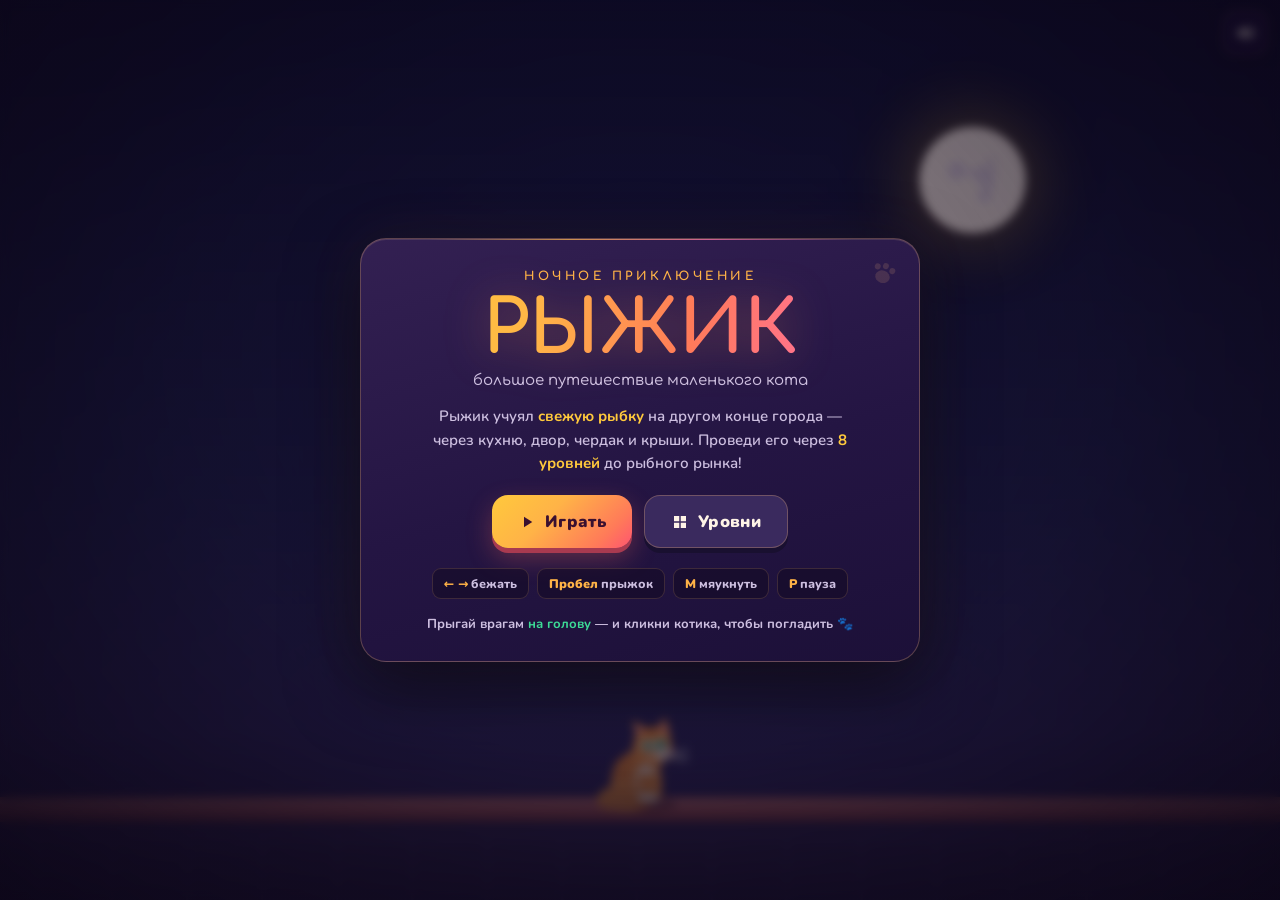
==== games/ginger/index.html @ 64a214f0 "Add level definitions and gameplay tests for the Ginger game - Introduced new level configurations i" ====
<!DOCTYPE html>
<html lang="ru">
<head>
<meta charset="UTF-8">
<meta name="viewport" content="width=device-width, initial-scale=1.0, maximum-scale=1.0, user-scalable=no, viewport-fit=cover">
<title>Рыжик — приключение котика</title>
<link rel="preconnect" href="https://fonts.googleapis.com">
<link rel="preconnect" href="https://fonts.gstatic.com" crossorigin>
<link href="https://fonts.googleapis.com/css2?family=Comfortaa:wght@500;700&family=Nunito:wght@600;800;900&display=swap" rel="stylesheet">
<link rel="stylesheet" href="./css/game.css">
</head>
<body data-state="title">
<canvas id="cv"></canvas>
<div id="vig"></div>

<div id="topbar">
  <button class="icobtn" id="btnSound" title="Звук вкл/выкл" aria-label="Звук">
    <svg id="icoSndOn" viewBox="0 0 24 24"><path d="M4 9v6h4l6 5V4L8 9H4z"/><path class="stroke" d="M16.5 8.6a4.6 4.6 0 010 6.8M18.8 6.2a8 8 0 010 11.6"/></svg>
    <svg id="icoSndOff" viewBox="0 0 24 24" style="display:none"><path d="M4 9v6h4l6 5V4L8 9H4z"/><path class="stroke" d="M16.5 9.5l5 5m0-5l-5 5"/></svg>
  </button>
  <button class="icobtn" id="btnPause" title="Пауза (P)" aria-label="Пауза"><svg viewBox="0 0 24 24"><rect x="6" y="5" width="4.4" height="14" rx="1.6"/><rect x="13.6" y="5" width="4.4" height="14" rx="1.6"/></svg></button>
  <button class="icobtn" id="btnRestart" title="Заново (R)" aria-label="Заново"><svg viewBox="0 0 24 24"><path d="M12 5V1.8L6.8 6l5.2 4.2V7c3.3 0 6 2.7 6 6s-2.7 6-6 6-6-2.7-6-6H4c0 4.4 3.6 8 8 8s8-3.6 8-8-3.6-8-8-8z"/></svg></button>
</div>

<div id="hud">
  <div class="chip" id="chipLevel"><svg viewBox="0 0 24 24"><ellipse cx="12" cy="15.5" rx="5.2" ry="4.4"/><circle cx="6.6" cy="9.6" r="2.1"/><circle cx="12" cy="7.6" r="2.1"/><circle cx="17.4" cy="9.6" r="2.1"/></svg><span id="hudLevel">1 · Кухня</span></div>
  <div class="chip" id="chipFish"><svg viewBox="0 0 24 24"><path d="M2.5 12c2.4-3.6 5.8-5.6 9.3-5.6 3.4 0 6.5 2 8.7 5.6-2.2 3.6-5.3 5.6-8.7 5.6-3.5 0-6.9-2-9.3-5.6z"/><path d="M20.5 12l3-3.4v6.8z"/><circle cx="7.6" cy="10.9" r="1.15" fill="#1d1038"/></svg><span id="hudFish">0/3</span></div>
  <div class="chip" id="chipLives"><svg viewBox="0 0 24 24"><path d="M12 21s-7.6-4.8-10-9.1C.3 8.9 2.3 5 6 5c2.2 0 3.7 1.2 6 3.6C14.3 6.2 15.8 5 18 5c3.7 0 5.7 3.9 4 6.9C19.6 16.2 12 21 12 21z"/></svg><span id="hudLives">×9</span></div>
</div>
<div id="objective"></div>

<div id="touch">
  <div class="tgroup">
    <div class="tbtn" id="tLeft"><svg viewBox="0 0 24 24"><path d="M15.5 4.5v15L6 12z"/></svg></div>
    <div class="tbtn" id="tRight"><svg viewBox="0 0 24 24"><path d="M8.5 4.5v15L19 12z"/></svg></div>
  </div>
  <div class="tgroup">
    <div class="tbtn" id="tJump"><svg viewBox="0 0 24 24"><path d="M12 4l8 9h-5v7H9v-7H4z"/></svg></div>
  </div>
</div>

<!-- TITLE -->
<div class="screen on" id="scr-title">
  <div class="panel">
    <svg class="pawmark" viewBox="0 0 24 24"><ellipse cx="12" cy="15.5" rx="5.2" ry="4.4"/><circle cx="6.6" cy="9.6" r="2.1"/><circle cx="12" cy="7.6" r="2.1"/><circle cx="17.4" cy="9.6" r="2.1"/></svg>
    <div class="kicker">ночное приключение</div>
    <h1 class="logo">РЫЖИК</h1>
    <div class="subtitle">большое путешествие маленького кота</div>
    <p class="story">Рыжик учуял <b>свежую рыбку</b> на другом конце города — через кухню, двор, чердак и крыши. Проведи его через <b>8 уровней</b> до рыбного рынка!</p>
    <div class="btnrow">
      <button class="btn" id="btnPlay"><svg viewBox="0 0 24 24"><path d="M8 5v14l11-7z"/></svg>Играть</button>
      <button class="btn sec" id="btnLevels"><svg viewBox="0 0 24 24"><path d="M4 4h7v7H4zM13 4h7v7h-7zM4 13h7v7H4zM13 13h7v7h-7z"/></svg>Уровни</button>
    </div>
    <div class="keys">
      <span class="key"><b>← →</b> бежать</span><span class="key"><b>Пробел</b> прыжок</span>
      <span class="key"><b>M</b> мяукнуть</span><span class="key"><b>P</b> пауза</span>
    </div>
    <div class="tip">Прыгай врагам <em>на голову</em> — и кликни котика, чтобы погладить 🐾</div>
  </div>
</div>

<!-- LEVELS -->
<div class="screen" id="scr-levels">
  <div class="panel">
    <div class="kicker">маршрут рыжика</div>
    <h2 class="ptitle">Выбери уровень</h2>
    <div class="lvgrid" id="lvGrid"></div>
    <div class="btnrow"><button class="btn sec" id="btnLvBack">← В меню</button></div>
    <button class="resetlink" id="btnReset">сбросить прогресс</button>
  </div>
</div>

<!-- INTRO -->
<div class="screen" id="scr-intro">
  <div class="panel">
    <div class="kicker" id="introKick">уровень</div>
    <div class="lvnum" id="introNum">1</div>
    <h2 class="ptitle" id="introName">Кухня</h2>
    <p class="story" id="introStory"></p>
    <div class="btnrow"><button class="btn" id="btnBegin"><svg viewBox="0 0 24 24"><path d="M8 5v14l11-7z"/></svg>Поехали!</button></div>
    <div class="keys"><span class="key">собери <b>3 рыбки</b></span><span class="key">дойди до <b>корзинки</b></span><span class="key"><b>9</b> жизней</span></div>
  </div>
</div>

<!-- PAUSE -->
<div class="screen" id="scr-pause">
  <div class="panel">
    <div class="kicker">перерыв</div>
    <h2 class="ptitle">Пауза</h2>
    <p class="story">Котик умывается и ждёт тебя…</p>
    <div class="statrow" id="pauseStats"></div>
    <div class="btnrow">
      <button class="btn" id="btnResume"><svg viewBox="0 0 24 24"><path d="M8 5v14l11-7z"/></svg>Продолжить</button>
      <button class="btn sec" id="btnPauseRetry">↻ Заново</button>
      <button class="btn sec" id="btnPauseLevels">Уровни</button>
    </div>
  </div>
</div>

<!-- CLEAR -->
<div class="screen" id="scr-clear">
  <div class="panel">
    <div class="kicker">мяу-у!</div>
    <h2 class="ptitle">Уровень пройден!</h2>
    <div class="bigstars" id="clearStars"></div>
    <div class="statrow" id="clearStats"></div>
    <div class="btnrow">
      <button class="btn" id="btnNext">Дальше ▶</button>
      <button class="btn sec" id="btnClearRetry">↻ Ещё раз</button>
      <button class="btn sec" id="btnClearLevels">Уровни</button>
    </div>
  </div>
</div>

<!-- GAME OVER -->
<div class="screen" id="scr-over">
  <div class="panel">
    <div class="kicker" style="color:var(--danger)">ох…</div>
    <h2 class="ptitle">Лапки устали</h2>
    <p class="story">Все <b>9 жизней</b> потрачены. Котик немного поспит на тёплом подоконнике — и попробует снова.</p>
    <div class="btnrow">
      <button class="btn" id="btnRetry">↻ Попробовать снова</button>
      <button class="btn sec" id="btnOverLevels">Уровни</button>
    </div>
  </div>
</div>

<!-- WIN -->
<div class="screen" id="scr-win">
  <div class="panel">
    <svg class="wintrophy" viewBox="0 0 24 24"><path fill="#ffc93c" d="M2.5 12c2.4-3.6 5.8-5.6 9.3-5.6 3.4 0 6.5 2 8.7 5.6-2.2 3.6-5.3 5.6-8.7 5.6-3.5 0-6.9-2-9.3-5.6z"/><path fill="#ffb347" d="M20.5 12l3-3.4v6.8z"/><circle cx="7.6" cy="10.9" r="1.15" fill="#1d1038"/></svg>
    <div class="kicker">мур-р-р!</div>
    <h2 class="ptitle">Рыжик добрался до рыбки!</h2>
    <p class="story">Кухня, двор, чердак, крыши, дождь и башня — всё позади. Самая свежая рыбка города досталась самому упорному коту. <b>Мур!</b></p>
    <div class="statrow" id="winStats"></div>
    <div class="btnrow">
      <button class="btn" id="btnWinLevels">Уровни ★</button>
      <button class="btn sec" id="btnWinMenu">В меню</button>
    </div>
  </div>
</div>

<script defer src="./js/levels.js"></script>
<script defer src="./js/audio.js"></script>
<script defer src="./js/cat.js"></script>
<script defer src="./js/game.js"></script>
</body>
</html>
---- games/ginger/css/game.css ----
:root{
  --deep:#140b26; --plum:#2b1a4a; --plum2:#1d1038; --surface:#3a2a5e;
  --cream:#fff4e6; --cream-dim:#cdbfe0;
  --amber:#ffb347; --gold:#ffc93c; --coral:#ff7a59; --danger:#ff5470;
  --mint:#3ddc97; --sky:#4cc9f0; --pink:#ff70a6; --violet:#8a6bd6;
  --line:rgba(255,190,120,.28);
}
*{margin:0;padding:0;box-sizing:border-box;-webkit-tap-highlight-color:transparent}
html,body{height:100%;overflow:hidden}
body{
  background:var(--deep); color:var(--cream);
  font-family:'Nunito',system-ui,-apple-system,'Segoe UI',sans-serif;
  user-select:none;-webkit-user-select:none;
}
#cv{position:fixed;inset:0;width:100%;height:100%;display:block;touch-action:none}
#vig{position:fixed;inset:0;pointer-events:none;z-index:2;
  background:radial-gradient(ellipse at 50% 42%, transparent 52%, rgba(10,5,20,.42) 88%, rgba(8,4,16,.62) 100%)}
/* ---------- scrollbars in palette ---------- */
::-webkit-scrollbar{width:10px;height:10px}
::-webkit-scrollbar-track{background:var(--plum2);border-radius:8px}
::-webkit-scrollbar-thumb{background:linear-gradient(180deg,var(--amber),var(--coral));border-radius:8px;border:2px solid var(--plum2)}
::-webkit-scrollbar-thumb:hover{background:linear-gradient(180deg,var(--gold),var(--danger))}
*{scrollbar-width:thin;scrollbar-color:var(--coral) var(--plum2)}
/* ---------- topbar ---------- */
#topbar{position:fixed;top:calc(10px + env(safe-area-inset-top));right:12px;z-index:40;display:flex;gap:8px}
.icobtn{
  width:46px;height:46px;border-radius:14px;border:1px solid var(--line);cursor:pointer;
  background:rgba(29,16,56,.78);backdrop-filter:blur(8px);color:var(--cream);
  display:grid;place-items:center;transition:transform .12s, background .2s, box-shadow .2s;
  box-shadow:0 4px 14px rgba(0,0,0,.35);
}
.icobtn:hover{background:rgba(58,42,94,.9);transform:translateY(-2px);box-shadow:0 6px 18px rgba(255,150,80,.18)}
.icobtn:active{transform:translateY(1px) scale(.96)}
.icobtn svg{width:22px;height:22px;fill:currentColor}
.icobtn .stroke{fill:none;stroke:currentColor;stroke-width:2;stroke-linecap:round}
body:not([data-state="play"]) #btnPause, body:not([data-state="play"]) #btnRestart{display:none}
#btnSound.muted{color:var(--danger)}
/* ---------- HUD ---------- */
#hud{position:fixed;top:calc(10px + env(safe-area-inset-top));left:12px;z-index:30;display:flex;gap:8px;flex-wrap:wrap;max-width:calc(100vw - 190px)}
body:not([data-state="play"]):not([data-state="pause"]) #hud{display:none}
.chip{
  display:flex;align-items:center;gap:7px;padding:9px 14px;border-radius:14px;
  background:rgba(29,16,56,.78);backdrop-filter:blur(8px);border:1px solid var(--line);
  font-weight:900;font-size:15px;letter-spacing:.3px;box-shadow:0 4px 14px rgba(0,0,0,.35);
  transition:transform .15s;
}
.chip svg{width:19px;height:19px}
.chip .lvname{color:var(--cream-dim);font-weight:800}
.chip.bump{animation:bump .35s}
@keyframes bump{30%{transform:scale(1.16)}}
#chipFish svg{fill:var(--gold)} #chipLives svg{fill:var(--danger)} #chipLevel svg{fill:var(--amber)}
#chipLives.low{color:var(--danger);border-color:rgba(255,84,112,.5)}
#objective{
  position:fixed;left:12px;bottom:calc(14px + env(safe-area-inset-bottom));z-index:30;
  padding:9px 15px;border-radius:13px;background:rgba(29,16,56,.8);border:1px solid var(--line);
  font-weight:800;font-size:13.5px;color:var(--cream-dim);backdrop-filter:blur(8px);
  opacity:0;transform:translateY(8px);transition:.4s;pointer-events:none;max-width:70vw;
}
#objective.show{opacity:1;transform:none}
#objective b{color:var(--gold)}
body.touch #objective{bottom:calc(120px + env(safe-area-inset-bottom))}
/* ---------- touch controls ---------- */
#touch{position:fixed;left:0;right:0;bottom:calc(12px + env(safe-area-inset-bottom));z-index:35;
  display:none;justify-content:space-between;padding:0 16px;pointer-events:none}
body.touch[data-state="play"] #touch{display:flex}
.tgroup{display:flex;gap:12px;pointer-events:none}
.tbtn{
  pointer-events:auto;width:72px;height:72px;border-radius:50%;border:2px solid var(--line);
  background:rgba(29,16,56,.66);backdrop-filter:blur(6px);color:var(--cream);
  display:grid;place-items:center;touch-action:none;
}
.tbtn svg{width:32px;height:32px;fill:currentColor}
.tbtn.press{background:rgba(255,179,71,.4);border-color:var(--amber);transform:scale(.94)}
#tJump{width:88px;height:88px;background:rgba(255,122,89,.28);border-color:rgba(255,150,100,.5)}
/* ---------- screens ---------- */
.screen{position:fixed;inset:0;z-index:50;display:grid;place-items:center;padding:18px;
  background:radial-gradient(ellipse at 50% 40%, rgba(20,10,38,.42), rgba(12,6,24,.78));
  backdrop-filter:blur(5px);opacity:0;visibility:hidden;transition:opacity .3s, visibility .3s;overflow:auto}
.screen.on{opacity:1;visibility:visible}
.panel{
  width:min(560px,94vw);max-height:calc(100vh - 36px);overflow:auto;position:relative;
  background:linear-gradient(165deg,#332052 0%, #241543 55%, #1c1038 100%);
  border:1px solid var(--line);border-radius:26px;padding:30px 32px 28px;text-align:center;
  box-shadow:0 24px 70px rgba(0,0,0,.55), inset 0 1px 0 rgba(255,220,170,.14), 0 0 60px rgba(255,150,80,.07);
  transform:translateY(14px);transition:transform .35s cubic-bezier(.2,1.4,.4,1);
}
.screen.on .panel{transform:none}
.panel::before{content:"";position:absolute;top:-1px;left:12%;right:12%;height:2px;border-radius:2px;
  background:linear-gradient(90deg,transparent,var(--amber),var(--pink),transparent);opacity:.7}
.pawmark{position:absolute;right:18px;top:16px;width:34px;height:34px;fill:rgba(255,190,120,.14);transform:rotate(18deg)}
.kicker{font-family:'Comfortaa',sans-serif;font-weight:700;font-size:12px;letter-spacing:3.5px;text-transform:uppercase;color:var(--amber);margin-bottom:8px}
h1.logo{
  font-family:'Comfortaa',sans-serif;font-weight:700;font-size:clamp(46px,9vw,74px);line-height:1.05;margin:2px 0 4px;
  background:linear-gradient(100deg,var(--gold) 5%,var(--amber) 30%,var(--coral) 60%,var(--pink) 95%);
  -webkit-background-clip:text;background-clip:text;color:transparent;
  filter:drop-shadow(0 4px 22px rgba(255,150,80,.35));
}
.subtitle{font-family:'Comfortaa',sans-serif;font-weight:500;color:var(--cream-dim);font-size:15px;margin-bottom:16px}
.story{color:var(--cream-dim);font-size:15px;line-height:1.55;font-weight:600;margin:0 auto 20px;max-width:420px}
.story b{color:var(--gold)}
h2.ptitle{font-family:'Comfortaa',sans-serif;font-weight:700;font-size:clamp(24px,5vw,32px);margin-bottom:6px}
.btnrow{display:flex;gap:12px;justify-content:center;flex-wrap:wrap;margin-top:18px}
.btn{
  display:inline-flex;align-items:center;gap:9px;border:none;cursor:pointer;
  font-family:'Nunito',sans-serif;font-weight:900;font-size:16.5px;letter-spacing:.3px;
  padding:14px 26px;border-radius:16px;color:#3a1030;
  background:linear-gradient(135deg,var(--gold),var(--amber) 40%,var(--coral) 80%,var(--danger));
  box-shadow:0 5px 0 #a83a50, 0 10px 26px rgba(255,110,90,.3);
  transition:transform .12s, box-shadow .12s, filter .2s;
}
.btn svg{width:18px;height:18px;fill:#3a1030}
.btn:hover{transform:translateY(-2px);box-shadow:0 7px 0 #a83a50, 0 14px 30px rgba(255,110,90,.4);filter:brightness(1.06)}
.btn:active{transform:translateY(3px);box-shadow:0 1px 0 #a83a50}
.btn.sec{background:var(--surface);color:var(--cream);border:1px solid var(--line);box-shadow:0 5px 0 #191030}
.btn.sec svg{fill:var(--cream)}
.btn.sec:hover{box-shadow:0 7px 0 #191030;background:#46336e}
.btn.sec:active{box-shadow:0 1px 0 #191030}
.btn:focus-visible,.icobtn:focus-visible,.lvcard:focus-visible{outline:2px solid var(--gold);outline-offset:3px}
.keys{display:flex;gap:8px;justify-content:center;flex-wrap:wrap;margin-top:20px}
.key{font-size:12.5px;font-weight:800;color:var(--cream-dim);background:rgba(20,11,38,.6);
  border:1px solid rgba(255,190,120,.16);padding:6px 11px;border-radius:9px}
.key b{color:var(--amber);font-weight:900}
.tip{margin-top:16px;font-size:13px;color:var(--cream-dim);font-weight:700}
.tip em{color:var(--mint);font-style:normal}
/* level select */
#scr-levels .panel{width:min(720px,94vw)}
.lvgrid{display:grid;grid-template-columns:repeat(auto-fill,minmax(148px,1fr));gap:12px;margin-top:18px;max-height:56vh;overflow:auto;padding:4px}
.lvcard{
  position:relative;border:1px solid var(--line);border-radius:18px;padding:14px 12px 12px;cursor:pointer;
  background:linear-gradient(160deg,var(--g1),var(--g2));color:var(--cream);text-align:left;
  font-family:'Nunito',sans-serif;transition:transform .15s, box-shadow .2s;box-shadow:0 6px 18px rgba(0,0,0,.3);overflow:hidden;
}
.lvcard::after{content:"";position:absolute;inset:0;background:radial-gradient(circle at 80% -10%,rgba(255,255,255,.18),transparent 55%);pointer-events:none}
.lvcard:hover{transform:translateY(-3px);box-shadow:0 12px 26px rgba(0,0,0,.4)}
.lvcard:active{transform:scale(.97)}
.lvcard .num{position:absolute;top:10px;right:12px;font-family:'Comfortaa',sans-serif;font-weight:700;font-size:13px;opacity:.75}
.lvcard svg.icon{width:32px;height:32px;fill:var(--cream);filter:drop-shadow(0 2px 6px rgba(0,0,0,.35));margin-bottom:8px}
.lvcard .nm{font-weight:900;font-size:14.5px;line-height:1.2;min-height:34px}
.lvcard .stars{display:flex;gap:3px;margin-top:7px}
.lvcard .stars svg{width:15px;height:15px;fill:rgba(255,255,255,.22)}
.lvcard .stars svg.e{fill:var(--gold);filter:drop-shadow(0 0 4px rgba(255,201,60,.6))}
.lvcard.locked{filter:grayscale(.85) brightness(.6);cursor:not-allowed}
.lvcard.locked:hover{transform:none}
.lvcard .lock{position:absolute;inset:0;display:grid;place-items:center;background:rgba(15,8,28,.45)}
.lvcard .lock svg{width:26px;height:26px;fill:var(--cream-dim)}
.resetlink{margin-top:16px;background:none;border:none;color:var(--cream-dim);font-family:'Nunito',sans-serif;font-weight:700;font-size:12.5px;cursor:pointer;text-decoration:underline dotted;opacity:.7}
.resetlink:hover{color:var(--danger);opacity:1}
/* intro */
.lvnum{font-family:'Comfortaa',sans-serif;font-weight:700;font-size:56px;line-height:1;
  background:linear-gradient(120deg,var(--gold),var(--pink));-webkit-background-clip:text;background-clip:text;color:transparent;margin-bottom:2px}
/* clear stars */
.bigstars{display:flex;gap:18px;justify-content:center;margin:18px 0 4px}
.bstar{display:flex;flex-direction:column;align-items:center;gap:7px;width:92px}
.bstar svg{width:48px;height:48px;fill:rgba(255,255,255,.13);transition:.2s}
.bstar span{font-size:11.5px;font-weight:800;color:var(--cream-dim);letter-spacing:.3px}
.bstar.earned svg{fill:var(--gold);filter:drop-shadow(0 0 12px rgba(255,201,60,.75));animation:starpop .5s cubic-bezier(.2,2,.4,1) backwards}
.bstar.earned span{color:var(--gold)}
@keyframes starpop{0%{transform:scale(0) rotate(-40deg)}70%{transform:scale(1.3) rotate(8deg)}100%{transform:scale(1)}}
.statrow{display:flex;gap:10px;justify-content:center;margin-top:14px;flex-wrap:wrap}
.stat{display:flex;align-items:center;gap:7px;background:rgba(20,11,38,.6);border:1px solid rgba(255,190,120,.16);
  padding:8px 14px;border-radius:11px;font-weight:900;font-size:14.5px}
.stat svg{width:17px;height:17px}
/* win */
.wintrophy{width:76px;height:76px;margin:4px auto 8px;display:block;filter:drop-shadow(0 0 22px rgba(255,201,60,.6))}
@media (max-width:560px){
  .panel{padding:24px 18px 22px}
  .chip{padding:8px 10px;font-size:13px}
  .chip .lvname{display:none}
  #hud{max-width:calc(100vw - 170px)}
  .bigstars{gap:8px}.bstar{width:80px}
}
@media (max-height:640px){
  h1.logo{font-size:44px}.story{margin-bottom:12px}.keys{margin-top:12px}
  .panel{padding:20px 22px}
}
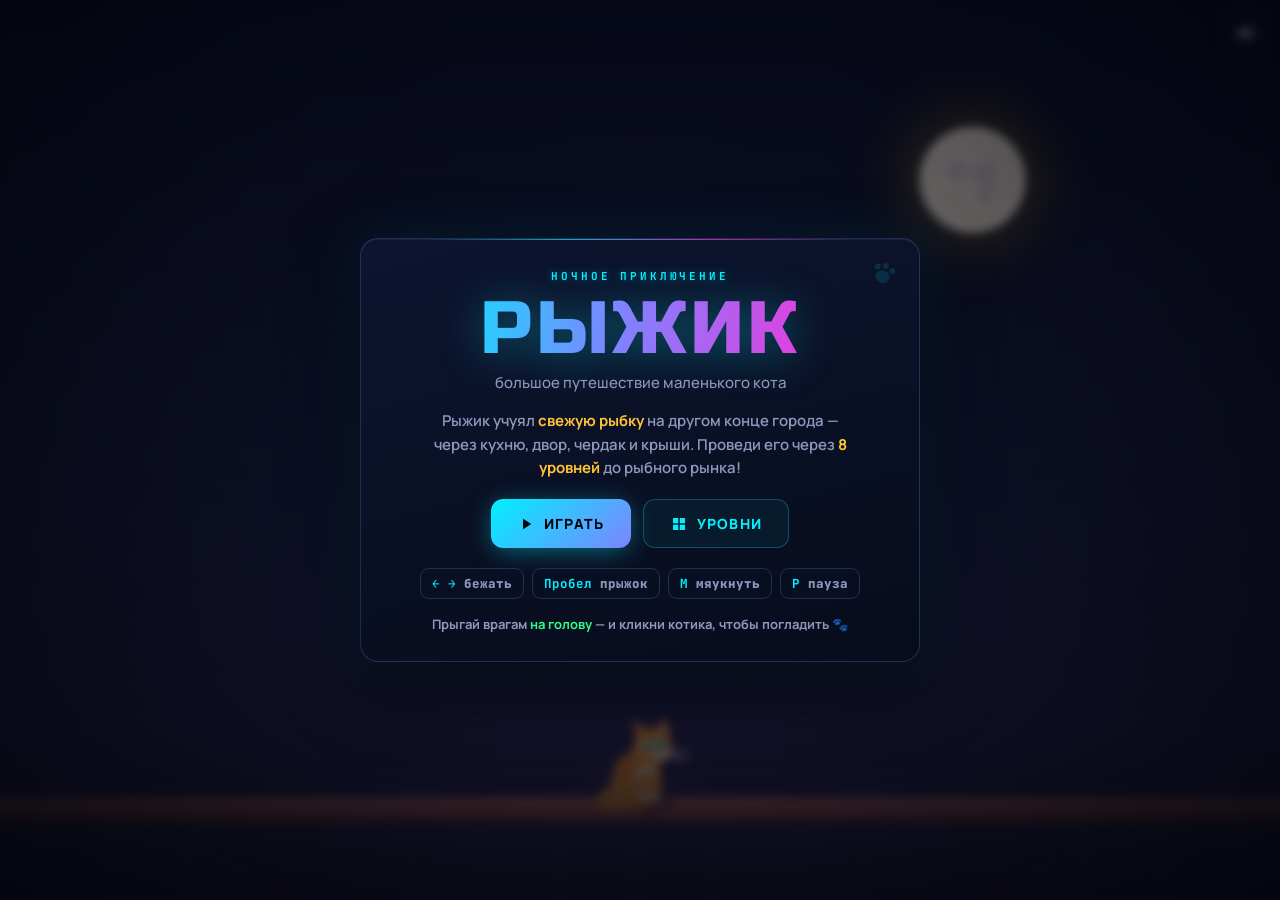
==== commit 49eddbd2: "feat: add prototype #002 "РЫЖИК" game with updated UI and gameplay features - Implemented new game "" ====
--- a/games/ginger/index.html
+++ b/games/ginger/index.html
@@ -6,7 +6,7 @@
 <title>Рыжик — приключение котика</title>
 <link rel="preconnect" href="https://fonts.googleapis.com">
 <link rel="preconnect" href="https://fonts.gstatic.com" crossorigin>
-<link href="https://fonts.googleapis.com/css2?family=Comfortaa:wght@500;700&family=Nunito:wght@600;800;900&display=swap" rel="stylesheet">
+<link href="https://fonts.googleapis.com/css2?family=Russo+One&family=Manrope:wght@400;500;600;700;800&family=JetBrains+Mono:wght@400;500;700&display=swap" rel="stylesheet">
 <link rel="stylesheet" href="./css/game.css">
 </head>
 <body data-state="title">
--- a/games/ginger/css/game.css
+++ b/games/ginger/css/game.css
@@ -1,35 +1,35 @@
 :root{
-  --deep:#140b26; --plum:#2b1a4a; --plum2:#1d1038; --surface:#3a2a5e;
-  --cream:#fff4e6; --cream-dim:#cdbfe0;
-  --amber:#ffb347; --gold:#ffc93c; --coral:#ff7a59; --danger:#ff5470;
-  --mint:#3ddc97; --sky:#4cc9f0; --pink:#ff70a6; --violet:#8a6bd6;
-  --line:rgba(255,190,120,.28);
+  --deep:#05070f; --plum:#0b1124; --plum2:#070c1c; --surface:#101832;
+  --cream:#e9edff; --cream-dim:#8f97bd;
+  --amber:#ffc233; --gold:#ffc233; --coral:#ff2bd6; --danger:#ff3355;
+  --mint:#2bff88; --sky:#00f0ff; --pink:#ff2bd6; --violet:#7b2bff;
+  --line:rgba(120,160,255,.22);
 }
 *{margin:0;padding:0;box-sizing:border-box;-webkit-tap-highlight-color:transparent}
 html,body{height:100%;overflow:hidden}
 body{
   background:var(--deep); color:var(--cream);
-  font-family:'Nunito',system-ui,-apple-system,'Segoe UI',sans-serif;
+  font-family:'Manrope',system-ui,-apple-system,'Segoe UI',sans-serif;
   user-select:none;-webkit-user-select:none;
 }
 #cv{position:fixed;inset:0;width:100%;height:100%;display:block;touch-action:none}
 #vig{position:fixed;inset:0;pointer-events:none;z-index:2;
-  background:radial-gradient(ellipse at 50% 42%, transparent 52%, rgba(10,5,20,.42) 88%, rgba(8,4,16,.62) 100%)}
+  background:radial-gradient(ellipse at 50% 42%, transparent 52%, rgba(3,5,12,.42) 88%, rgba(3,5,12,.62) 100%)}
 /* ---------- scrollbars in palette ---------- */
 ::-webkit-scrollbar{width:10px;height:10px}
 ::-webkit-scrollbar-track{background:var(--plum2);border-radius:8px}
-::-webkit-scrollbar-thumb{background:linear-gradient(180deg,var(--amber),var(--coral));border-radius:8px;border:2px solid var(--plum2)}
-::-webkit-scrollbar-thumb:hover{background:linear-gradient(180deg,var(--gold),var(--danger))}
+::-webkit-scrollbar-thumb{background:linear-gradient(180deg,var(--sky),var(--violet));border-radius:8px;border:2px solid var(--plum2)}
+::-webkit-scrollbar-thumb:hover{background:linear-gradient(180deg,var(--pink),var(--sky))}
 *{scrollbar-width:thin;scrollbar-color:var(--coral) var(--plum2)}
 /* ---------- topbar ---------- */
 #topbar{position:fixed;top:calc(10px + env(safe-area-inset-top));right:12px;z-index:40;display:flex;gap:8px}
 .icobtn{
   width:46px;height:46px;border-radius:14px;border:1px solid var(--line);cursor:pointer;
-  background:rgba(29,16,56,.78);backdrop-filter:blur(8px);color:var(--cream);
+  background:rgba(11,17,36,.88);backdrop-filter:blur(8px);color:var(--cream);
   display:grid;place-items:center;transition:transform .12s, background .2s, box-shadow .2s;
   box-shadow:0 4px 14px rgba(0,0,0,.35);
 }
-.icobtn:hover{background:rgba(58,42,94,.9);transform:translateY(-2px);box-shadow:0 6px 18px rgba(255,150,80,.18)}
+.icobtn:hover{background:rgba(16,24,50,.95);transform:translateY(-2px);box-shadow:0 6px 18px rgba(0,240,255,.18)}
 .icobtn:active{transform:translateY(1px) scale(.96)}
 .icobtn svg{width:22px;height:22px;fill:currentColor}
 .icobtn .stroke{fill:none;stroke:currentColor;stroke-width:2;stroke-linecap:round}
@@ -40,7 +40,7 @@
 body:not([data-state="play"]):not([data-state="pause"]) #hud{display:none}
 .chip{
   display:flex;align-items:center;gap:7px;padding:9px 14px;border-radius:14px;
-  background:rgba(29,16,56,.78);backdrop-filter:blur(8px);border:1px solid var(--line);
+  background:rgba(11,17,36,.88);backdrop-filter:blur(8px);border:1px solid var(--line);
   font-weight:900;font-size:15px;letter-spacing:.3px;box-shadow:0 4px 14px rgba(0,0,0,.35);
   transition:transform .15s;
 }
@@ -49,10 +49,10 @@
 .chip.bump{animation:bump .35s}
 @keyframes bump{30%{transform:scale(1.16)}}
 #chipFish svg{fill:var(--gold)} #chipLives svg{fill:var(--danger)} #chipLevel svg{fill:var(--amber)}
-#chipLives.low{color:var(--danger);border-color:rgba(255,84,112,.5)}
+#chipLives.low{color:var(--danger);border-color:rgba(255,51,85,.5)}
 #objective{
   position:fixed;left:12px;bottom:calc(14px + env(safe-area-inset-bottom));z-index:30;
-  padding:9px 15px;border-radius:13px;background:rgba(29,16,56,.8);border:1px solid var(--line);
+  padding:9px 15px;border-radius:13px;background:rgba(11,17,36,.9);border:1px solid var(--line);
   font-weight:800;font-size:13.5px;color:var(--cream-dim);backdrop-filter:blur(8px);
   opacity:0;transform:translateY(8px);transition:.4s;pointer-events:none;max-width:70vw;
 }
@@ -65,61 +65,61 @@
 body.touch[data-state="play"] #touch{display:flex}
 .tgroup{display:flex;gap:12px;pointer-events:none}
 .tbtn{
-  pointer-events:auto;width:72px;height:72px;border-radius:50%;border:2px solid var(--line);
-  background:rgba(29,16,56,.66);backdrop-filter:blur(6px);color:var(--cream);
+  pointer-events:auto;width:72px;height:72px;border-radius:50%;border:2px solid var(--sky);
+  background:rgba(11,17,36,.75);backdrop-filter:blur(6px);color:var(--cream);
   display:grid;place-items:center;touch-action:none;
 }
 .tbtn svg{width:32px;height:32px;fill:currentColor}
-.tbtn.press{background:rgba(255,179,71,.4);border-color:var(--amber);transform:scale(.94)}
-#tJump{width:88px;height:88px;background:rgba(255,122,89,.28);border-color:rgba(255,150,100,.5)}
+.tbtn.press{background:rgba(0,240,255,.3);border-color:var(--sky);transform:scale(.94)}
+#tJump{width:88px;height:88px;background:rgba(255,43,214,.2);border-color:rgba(255,43,214,.55)}
 /* ---------- screens ---------- */
 .screen{position:fixed;inset:0;z-index:50;display:grid;place-items:center;padding:18px;
-  background:radial-gradient(ellipse at 50% 40%, rgba(20,10,38,.42), rgba(12,6,24,.78));
+  background:radial-gradient(ellipse at 50% 40%, rgba(5,7,15,.5), rgba(3,5,12,.84));
   backdrop-filter:blur(5px);opacity:0;visibility:hidden;transition:opacity .3s, visibility .3s;overflow:auto}
 .screen.on{opacity:1;visibility:visible}
 .panel{
   width:min(560px,94vw);max-height:calc(100vh - 36px);overflow:auto;position:relative;
-  background:linear-gradient(165deg,#332052 0%, #241543 55%, #1c1038 100%);
-  border:1px solid var(--line);border-radius:26px;padding:30px 32px 28px;text-align:center;
-  box-shadow:0 24px 70px rgba(0,0,0,.55), inset 0 1px 0 rgba(255,220,170,.14), 0 0 60px rgba(255,150,80,.07);
+  background:linear-gradient(165deg,#0d1430 0%, #0a1024 55%, #070c1c 100%);
+  border:1px solid var(--line);border-radius:18px;padding:30px 32px 28px;text-align:center;
+  box-shadow:0 24px 70px rgba(0,0,0,.6), inset 0 1px 0 rgba(160,200,255,.08), 0 0 60px rgba(0,240,255,.1);
   transform:translateY(14px);transition:transform .35s cubic-bezier(.2,1.4,.4,1);
 }
 .screen.on .panel{transform:none}
 .panel::before{content:"";position:absolute;top:-1px;left:12%;right:12%;height:2px;border-radius:2px;
-  background:linear-gradient(90deg,transparent,var(--amber),var(--pink),transparent);opacity:.7}
-.pawmark{position:absolute;right:18px;top:16px;width:34px;height:34px;fill:rgba(255,190,120,.14);transform:rotate(18deg)}
-.kicker{font-family:'Comfortaa',sans-serif;font-weight:700;font-size:12px;letter-spacing:3.5px;text-transform:uppercase;color:var(--amber);margin-bottom:8px}
+  background:linear-gradient(90deg,transparent,var(--sky),var(--pink),transparent);opacity:.7}
+.pawmark{position:absolute;right:18px;top:16px;width:34px;height:34px;fill:rgba(0,240,255,.12);transform:rotate(18deg)}
+.kicker{font-family:'JetBrains Mono',ui-monospace,monospace;font-weight:700;font-size:11px;letter-spacing:.26em;text-transform:uppercase;color:var(--sky);margin-bottom:8px;text-shadow:0 0 10px rgba(0,240,255,.4)}
 h1.logo{
-  font-family:'Comfortaa',sans-serif;font-weight:700;font-size:clamp(46px,9vw,74px);line-height:1.05;margin:2px 0 4px;
-  background:linear-gradient(100deg,var(--gold) 5%,var(--amber) 30%,var(--coral) 60%,var(--pink) 95%);
+  font-family:'Russo One',system-ui,sans-serif;font-weight:400;font-size:clamp(46px,9vw,74px);line-height:1.05;margin:2px 0 4px;letter-spacing:.04em;
+  background:linear-gradient(100deg,#00f0ff 5%,#7d84ff 45%,#ff2bd6 95%);
   -webkit-background-clip:text;background-clip:text;color:transparent;
-  filter:drop-shadow(0 4px 22px rgba(255,150,80,.35));
+  filter:drop-shadow(0 4px 22px rgba(0,240,255,.35));
 }
-.subtitle{font-family:'Comfortaa',sans-serif;font-weight:500;color:var(--cream-dim);font-size:15px;margin-bottom:16px}
+.subtitle{font-family:'Manrope',sans-serif;font-weight:500;color:var(--cream-dim);font-size:15px;margin-bottom:16px}
 .story{color:var(--cream-dim);font-size:15px;line-height:1.55;font-weight:600;margin:0 auto 20px;max-width:420px}
 .story b{color:var(--gold)}
-h2.ptitle{font-family:'Comfortaa',sans-serif;font-weight:700;font-size:clamp(24px,5vw,32px);margin-bottom:6px}
+h2.ptitle{font-family:'Russo One',system-ui,sans-serif;font-weight:400;font-size:clamp(22px,4.6vw,29px);margin-bottom:6px;color:#fff;text-shadow:0 0 16px rgba(0,240,255,.35)}
 .btnrow{display:flex;gap:12px;justify-content:center;flex-wrap:wrap;margin-top:18px}
 .btn{
   display:inline-flex;align-items:center;gap:9px;border:none;cursor:pointer;
-  font-family:'Nunito',sans-serif;font-weight:900;font-size:16.5px;letter-spacing:.3px;
-  padding:14px 26px;border-radius:16px;color:#3a1030;
-  background:linear-gradient(135deg,var(--gold),var(--amber) 40%,var(--coral) 80%,var(--danger));
-  box-shadow:0 5px 0 #a83a50, 0 10px 26px rgba(255,110,90,.3);
+  font-family:'Manrope',sans-serif;font-weight:800;font-size:14px;letter-spacing:.09em;text-transform:uppercase;
+  padding:14px 26px;border-radius:12px;color:#03050c;
+  background:linear-gradient(135deg,#00f0ff,#7d84ff);
+  box-shadow:0 4px 26px -4px rgba(0,240,255,.5);
   transition:transform .12s, box-shadow .12s, filter .2s;
 }
-.btn svg{width:18px;height:18px;fill:#3a1030}
-.btn:hover{transform:translateY(-2px);box-shadow:0 7px 0 #a83a50, 0 14px 30px rgba(255,110,90,.4);filter:brightness(1.06)}
-.btn:active{transform:translateY(3px);box-shadow:0 1px 0 #a83a50}
-.btn.sec{background:var(--surface);color:var(--cream);border:1px solid var(--line);box-shadow:0 5px 0 #191030}
-.btn.sec svg{fill:var(--cream)}
-.btn.sec:hover{box-shadow:0 7px 0 #191030;background:#46336e}
-.btn.sec:active{box-shadow:0 1px 0 #191030}
-.btn:focus-visible,.icobtn:focus-visible,.lvcard:focus-visible{outline:2px solid var(--gold);outline-offset:3px}
+.btn svg{width:18px;height:18px;fill:#03050c}
+.btn:hover{transform:translateY(-2px);box-shadow:0 8px 34px -4px rgba(0,240,255,.6);filter:brightness(1.06)}
+.btn:active{transform:translateY(1px);box-shadow:0 2px 12px -4px rgba(0,240,255,.5)}
+.btn.sec{background:rgba(0,240,255,.05);color:var(--sky);border:1px solid rgba(0,240,255,.28);box-shadow:none}
+.btn.sec svg{fill:var(--sky)}
+.btn.sec:hover{background:rgba(0,240,255,.11);box-shadow:0 6px 24px -6px rgba(0,240,255,.4)}
+.btn.sec:active{transform:translateY(1px);box-shadow:none}
+.btn:focus-visible,.icobtn:focus-visible,.lvcard:focus-visible{outline:2px solid var(--amber);outline-offset:3px}
 .keys{display:flex;gap:8px;justify-content:center;flex-wrap:wrap;margin-top:20px}
-.key{font-size:12.5px;font-weight:800;color:var(--cream-dim);background:rgba(20,11,38,.6);
-  border:1px solid rgba(255,190,120,.16);padding:6px 11px;border-radius:9px}
-.key b{color:var(--amber);font-weight:900}
+.key{font-size:12.5px;font-weight:800;color:var(--cream-dim);background:rgba(11,17,36,.7);
+  border:1px solid var(--line);padding:6px 11px;border-radius:9px;font-family:'JetBrains Mono',ui-monospace,monospace}
+.key b{color:var(--sky);font-weight:700}
 .tip{margin-top:16px;font-size:13px;color:var(--cream-dim);font-weight:700}
 .tip em{color:var(--mint);font-style:normal}
 /* level select */
@@ -128,12 +128,12 @@
 .lvcard{
   position:relative;border:1px solid var(--line);border-radius:18px;padding:14px 12px 12px;cursor:pointer;
   background:linear-gradient(160deg,var(--g1),var(--g2));color:var(--cream);text-align:left;
-  font-family:'Nunito',sans-serif;transition:transform .15s, box-shadow .2s;box-shadow:0 6px 18px rgba(0,0,0,.3);overflow:hidden;
+  font-family:'Manrope',sans-serif;transition:transform .15s, box-shadow .2s;box-shadow:0 6px 18px rgba(0,0,0,.3);overflow:hidden;
 }
 .lvcard::after{content:"";position:absolute;inset:0;background:radial-gradient(circle at 80% -10%,rgba(255,255,255,.18),transparent 55%);pointer-events:none}
-.lvcard:hover{transform:translateY(-3px);box-shadow:0 12px 26px rgba(0,0,0,.4)}
+.lvcard:hover{transform:translateY(-3px);box-shadow:0 12px 26px rgba(0,0,0,.4),0 0 20px rgba(0,240,255,.12)}
 .lvcard:active{transform:scale(.97)}
-.lvcard .num{position:absolute;top:10px;right:12px;font-family:'Comfortaa',sans-serif;font-weight:700;font-size:13px;opacity:.75}
+.lvcard .num{position:absolute;top:10px;right:12px;font-family:'JetBrains Mono',ui-monospace,monospace;font-weight:700;font-size:13px;opacity:.75}
 .lvcard svg.icon{width:32px;height:32px;fill:var(--cream);filter:drop-shadow(0 2px 6px rgba(0,0,0,.35));margin-bottom:8px}
 .lvcard .nm{font-weight:900;font-size:14.5px;line-height:1.2;min-height:34px}
 .lvcard .stars{display:flex;gap:3px;margin-top:7px}
@@ -143,11 +143,11 @@
 .lvcard.locked:hover{transform:none}
 .lvcard .lock{position:absolute;inset:0;display:grid;place-items:center;background:rgba(15,8,28,.45)}
 .lvcard .lock svg{width:26px;height:26px;fill:var(--cream-dim)}
-.resetlink{margin-top:16px;background:none;border:none;color:var(--cream-dim);font-family:'Nunito',sans-serif;font-weight:700;font-size:12.5px;cursor:pointer;text-decoration:underline dotted;opacity:.7}
+.resetlink{margin-top:16px;background:none;border:none;color:var(--cream-dim);font-family:'Manrope',sans-serif;font-weight:700;font-size:12.5px;cursor:pointer;text-decoration:underline dotted;opacity:.7}
 .resetlink:hover{color:var(--danger);opacity:1}
 /* intro */
-.lvnum{font-family:'Comfortaa',sans-serif;font-weight:700;font-size:56px;line-height:1;
-  background:linear-gradient(120deg,var(--gold),var(--pink));-webkit-background-clip:text;background-clip:text;color:transparent;margin-bottom:2px}
+.lvnum{font-family:'Russo One',system-ui,sans-serif;font-weight:400;font-size:56px;line-height:1;
+  background:linear-gradient(120deg,#00f0ff,#ff2bd6);-webkit-background-clip:text;background-clip:text;color:transparent;margin-bottom:2px;filter:drop-shadow(0 0 14px rgba(0,240,255,.4))}
 /* clear stars */
 .bigstars{display:flex;gap:18px;justify-content:center;margin:18px 0 4px}
 .bstar{display:flex;flex-direction:column;align-items:center;gap:7px;width:92px}
@@ -157,7 +157,7 @@
 .bstar.earned span{color:var(--gold)}
 @keyframes starpop{0%{transform:scale(0) rotate(-40deg)}70%{transform:scale(1.3) rotate(8deg)}100%{transform:scale(1)}}
 .statrow{display:flex;gap:10px;justify-content:center;margin-top:14px;flex-wrap:wrap}
-.stat{display:flex;align-items:center;gap:7px;background:rgba(20,11,38,.6);border:1px solid rgba(255,190,120,.16);
+.stat{display:flex;align-items:center;gap:7px;background:rgba(11,17,36,.7);border:1px solid var(--line);
   padding:8px 14px;border-radius:11px;font-weight:900;font-size:14.5px}
 .stat svg{width:17px;height:17px}
 /* win */
